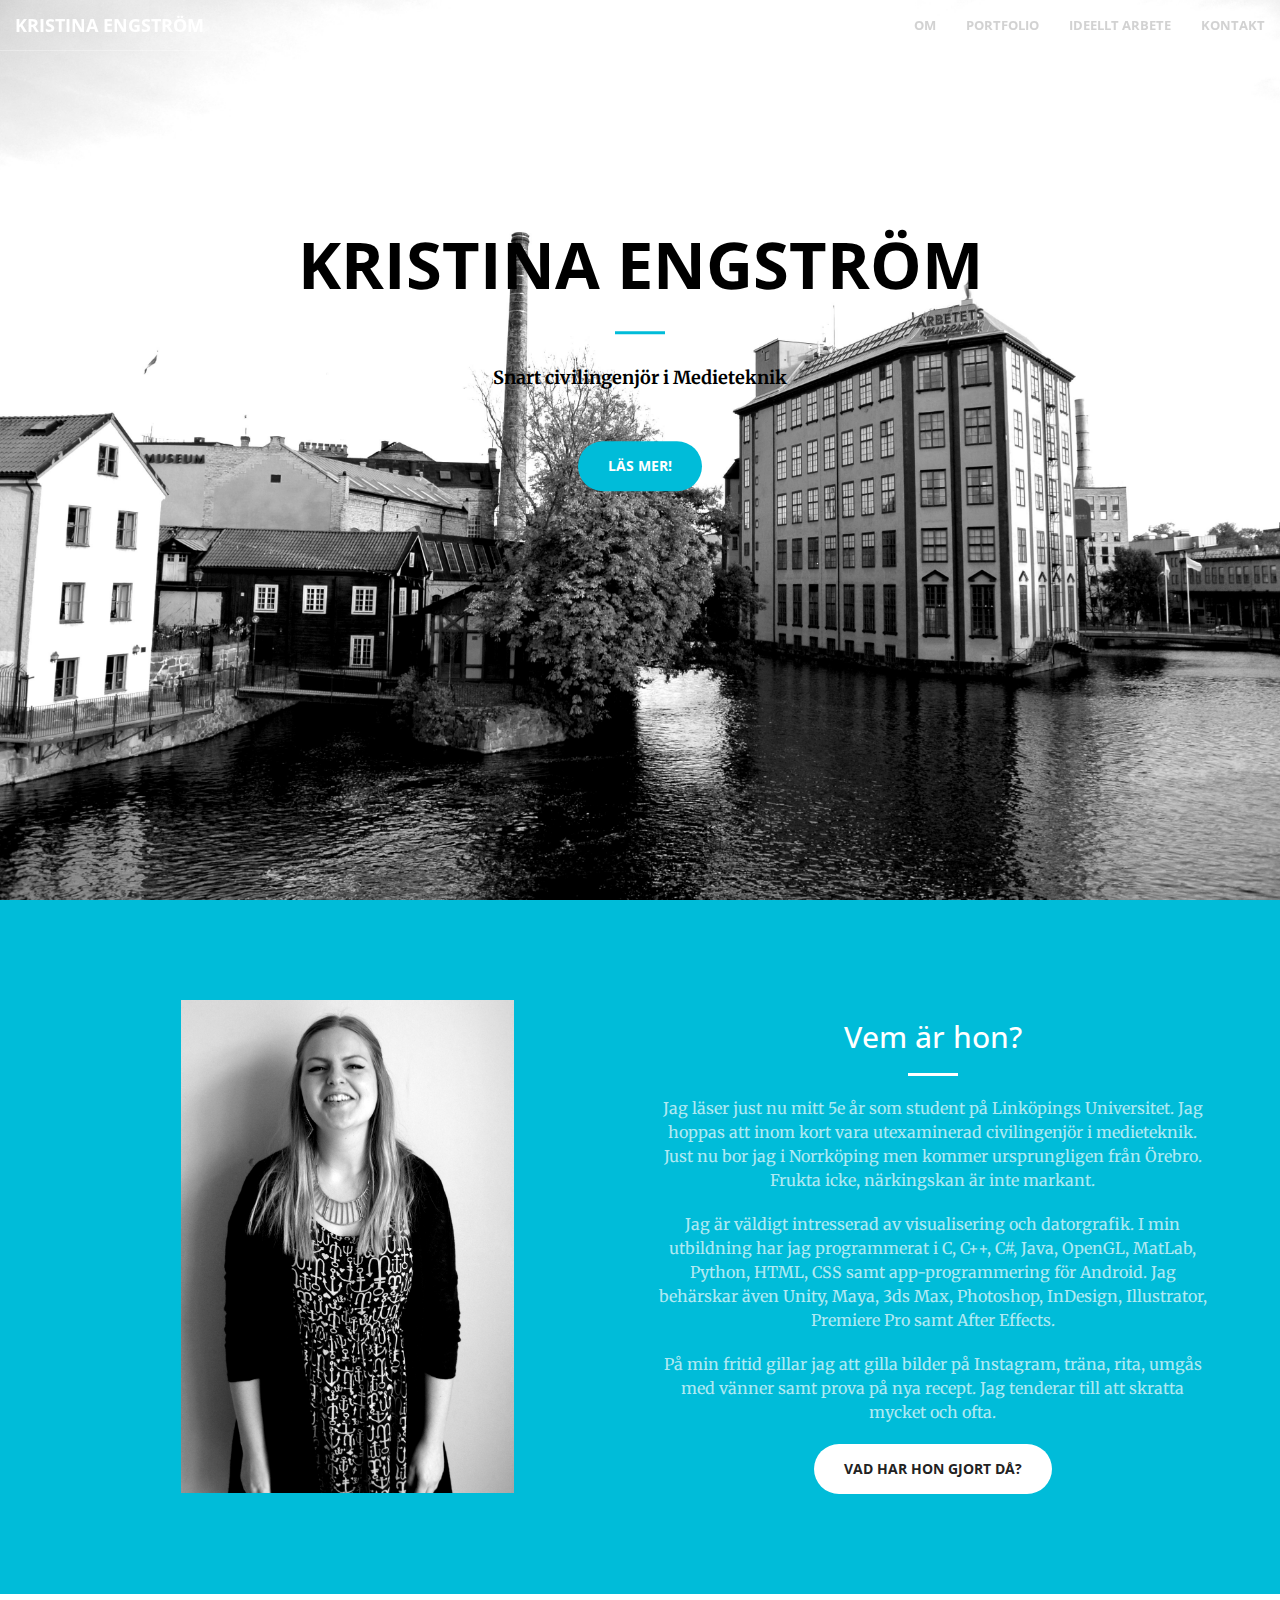
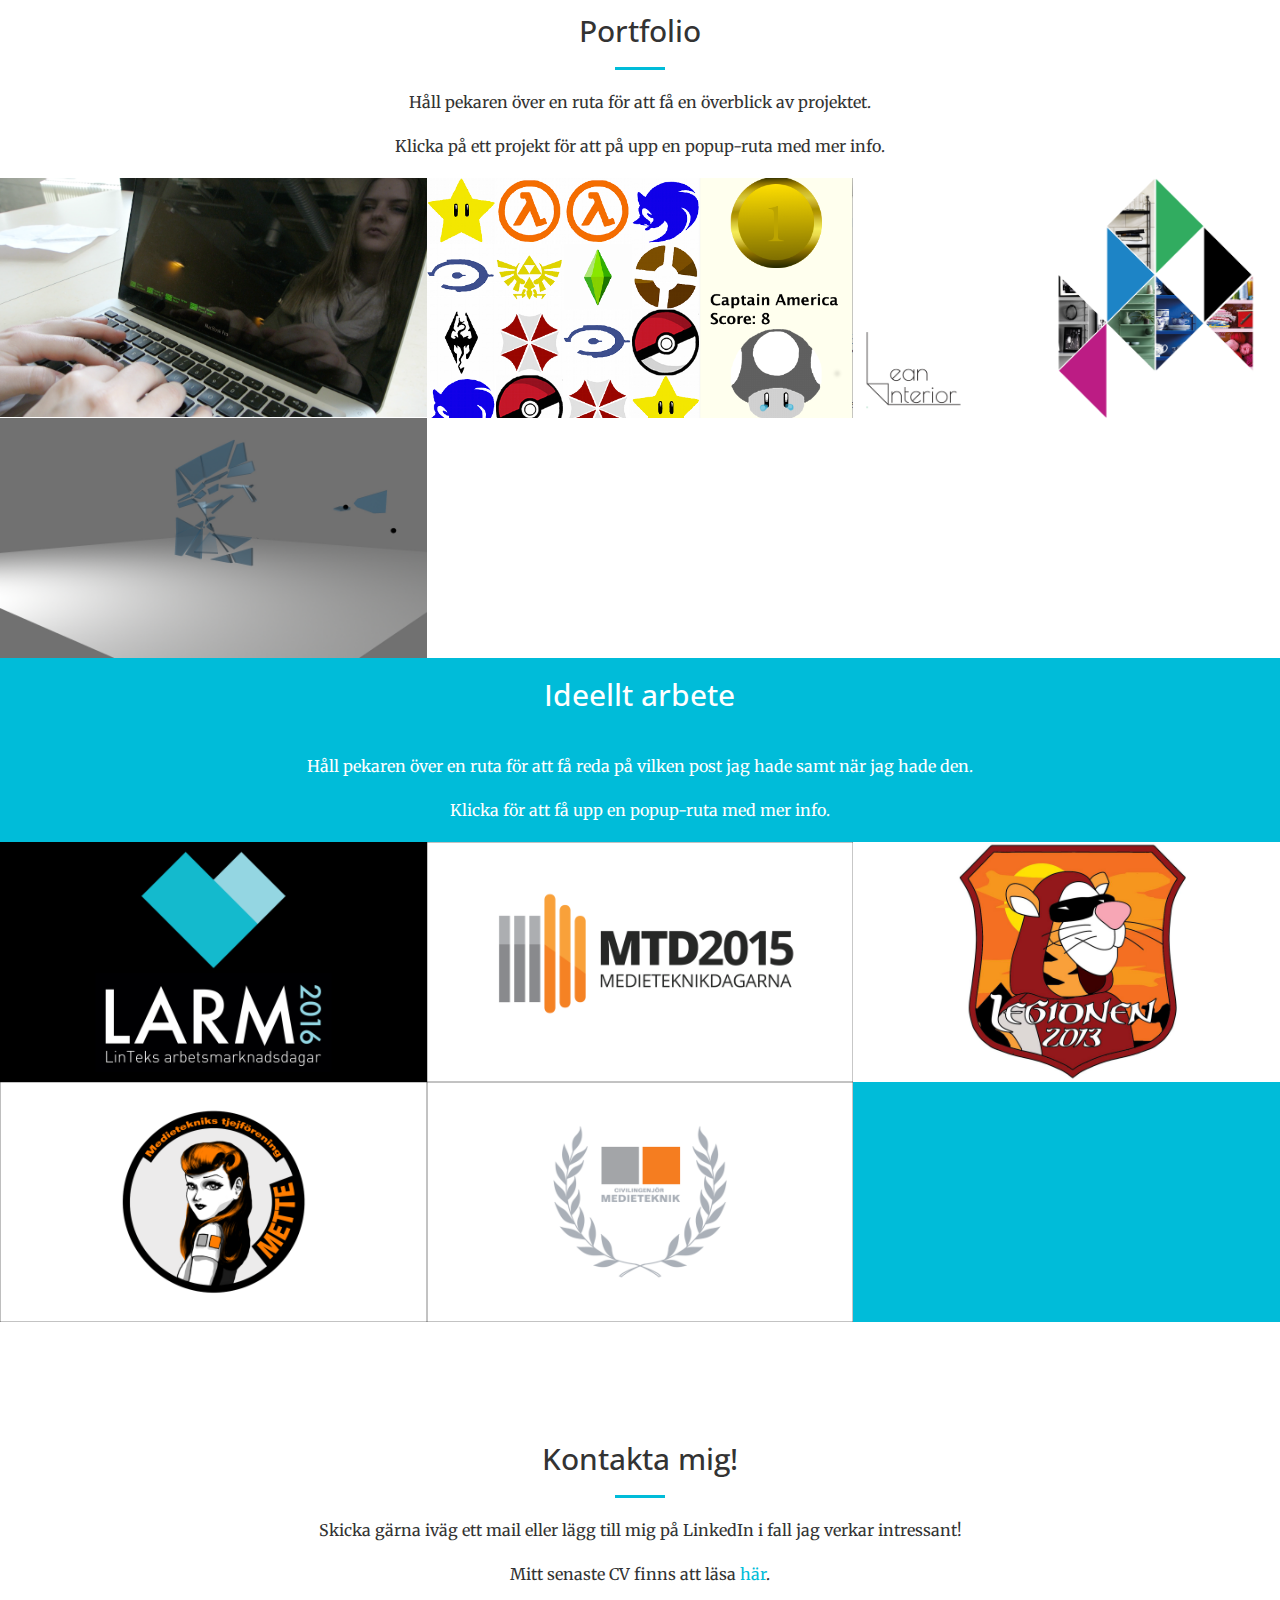
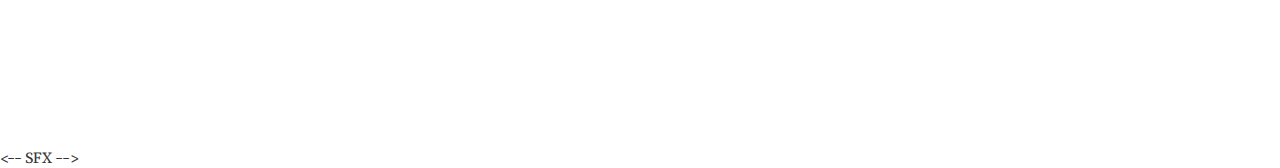
==== index.html @ 161d98a4 "update" ====
<!DOCTYPE html>
<html lang="en">

<head>

    <meta charset="utf-8">
    <meta http-equiv="X-UA-Compatible" content="IE=edge">
    <meta name="viewport" content="width=device-width, initial-scale=1">
    <meta name="description" content="">
    <meta name="author" content="">

    <title>Kristina Engström</title>

    <!-- Bootstrap Core CSS -->
    <link rel="stylesheet" href="css/bootstrap.min.css" type="text/css">

    <!-- Custom Fonts -->
    <link href='http://fonts.googleapis.com/css?family=Open+Sans:300italic,400italic,600italic,700italic,800italic,400,300,600,700,800' rel='stylesheet' type='text/css'>
    <link href='http://fonts.googleapis.com/css?family=Merriweather:400,300,300italic,400italic,700,700italic,900,900italic' rel='stylesheet' type='text/css'>
    <link rel="stylesheet" href="font-awesome/css/font-awesome.min.css" type="text/css">

    <!-- Plugin CSS -->
    <link rel="stylesheet" href="css/animate.min.css" type="text/css">

    <!-- Custom CSS -->
    <link rel="stylesheet" href="css/creative.css" type="text/css">

    <!-- HTML5 Shim and Respond.js IE8 support of HTML5 elements and media queries -->
    <!-- WARNING: Respond.js doesn't work if you view the page via file:// -->
    <!--[if lt IE 9]>
        <script src="https://oss.maxcdn.com/libs/html5shiv/3.7.0/html5shiv.js"></script>
        <script src="https://oss.maxcdn.com/libs/respond.js/1.4.2/respond.min.js"></script>
    <![endif]-->

</head>

<body id="page-top">

    <nav id="mainNav" class="navbar navbar-default navbar-fixed-top">
        <div class="container-fluid">
            <!-- Brand and toggle get grouped for better mobile display -->
            <div class="navbar-header">
                <button type="button" class="navbar-toggle collapsed" data-toggle="collapse" data-target="#bs-example-navbar-collapse-1">
                    <span class="sr-only">Toggle navigation</span>
                    <span class="icon-bar"></span>
                    <span class="icon-bar"></span>
                    <span class="icon-bar"></span>
                </button>
                <a class="navbar-brand page-scroll" href="#page-top">Kristina Engström</a>
            </div>

            <!-- Collect the nav links, forms, and other content for toggling -->
            <div class="collapse navbar-collapse" id="bs-example-navbar-collapse-1">
                <ul class="nav navbar-nav navbar-right">
                    <li>
                        <a class="page-scroll" href="#about">Om</a>
                    </li>
                    <li>
                        <a class="page-scroll" href="#portfolio">Portfolio</a>
                    </li>
                    <li>
                        <a class="page-scroll" href="#work">Ideellt arbete</a>
                    </li>
                    <li>
                        <a class="page-scroll" href="#contact">Kontakt</a>
                    </li>
                </ul>
            </div>
            <!-- /.navbar-collapse -->
        </div>
        <!-- /.container-fluid -->
    </nav>

    <header>
        <div class="header-content">
            <div class="header-content-inner">
                <h1>Kristina Engström</h1>
                <hr>
                <p>Snart civilingenjör i Medieteknik</p>
                <a href="#about" class="btn btn-primary btn-xl page-scroll">Läs mer!</a>
            </div>
        </div>
    </header>

    <section class="bg-primary" id="about">
        <div class="container">
            <div class="row">
                <div class="col-lg-12 text-center">
                    <div class="row">
                        <div class="col-lg-6">
                            <img src="img/Kristina_new.jpg" alt="" width="60%" height="60%">
                        </div>
                        <div class="col-lg-6">
                            <h2 class="section-heading">Vem är hon?</h2>
                            <hr class="light">
                            <p class="text-faded"> Jag läser just nu mitt 5e år som student på Linköpings Universitet. Jag hoppas att inom kort vara utexaminerad civilingenjör i medieteknik. Just nu bor jag i Norrköping men kommer ursprungligen från Örebro. Frukta icke, närkingskan är inte markant. <p>
                            <p class="text-faded">
                            Jag är väldigt intresserad av visualisering och datorgrafik. I min utbildning har jag programmerat i C, C++, C#, Java, OpenGL, MatLab, Python, HTML, CSS samt app-programmering för Android. Jag behärskar även Unity, Maya, 3ds Max, Photoshop, InDesign, Illustrator, Premiere Pro samt After Effects.<p>

                            <p class="text-faded">På min fritid gillar jag att gilla bilder på Instagram, träna, rita, umgås med vänner samt prova på nya recept. Jag tenderar till att skratta mycket och ofta.</p>
                            <a href="#portfolio" class="btn btn-default btn-xl page-scroll">Vad har hon gjort då?</a>
                        </div>
                    </div>
                </div>
            </div>
    </section>

    <section class="no-padding" id="portfolio">
         <div class="col-lg-8 col-lg-offset-2 text-center">
                    <h2 class="section-heading">Portfolio</h2>
                    <hr class="primary">
                    <p>Håll pekaren över en ruta för att få en överblick av projektet.</p>
                    <p>Klicka på ett projekt för att på upp en popup-ruta med mer info.</p>
        </div>
        <div class="container-fluid">
            <div class="row no-gutter">
                <!-- Teknisk projektledning -->
                <div class="col-lg-4 col-sm-6">
                       <a href="#" class="portfolio-box" data-toggle="modal" data-target="#videoCV">
                        <img src="img/proj/videocv/videoCV.png" class="img-responsive" alt="">
                        <div class="portfolio-box-caption">
                            <div class="portfolio-box-caption-content">
                                <div class="project-category text-faded">
                                    Teknisk projektledning för audiovisuell medieproduktion
                                </div>
                                <div class="project-name">
                                    <p> Detta är sista labben i ovan nämnd kurs. Uppgiften var att göra ett video-CV med maxlängd 30 sekunder.</p>
                                    <p> Adobe After Effects / Adobe Premiere Pro</p>
                                </div>
                            </div>
                        </div>
                   </a>
                </div>
                <!-- Koman -->
                <div class="col-lg-4 col-sm-6">
                    <a href="#" class="portfolio-box" data-toggle="modal" data-target="#memory">
                        <img src="img/proj/memory/memory.png" class="img-responsive" alt="">
                        <div class="portfolio-box-caption">
                            <div class="portfolio-box-caption-content">
                                <div class="project-category text-faded">
                                    Kommunikation och användargränssnitt
                                </div>
                                <div class="project-name">
                                    <p>Memoryspel kodat i Java. Två spelare. Man kan välja att spela med 6, 12 eller 24 kort. Den som får flest par vinner. Projektet gick ut på att göra ett genomtänkt och lätt navigerat gränssnitt.</p>
                                    <p> Java / GIMP </p>
                                </div>
                            </div>
                        </div>
                    </a>
                </div>
                <!-- GDK -->
                <div class="col-lg-4 col-sm-6">
                    <a href="#" class="portfolio-box" data-toggle="modal" data-target="#gdk">
                        <img src="img/proj/gdk/diamant_webb.png" class="img-responsive" alt="">
                        <div class="portfolio-box-caption">
                            <div class="portfolio-box-caption-content">
                                <div class="project-category text-faded">
                                    Grafisk design och kommunikation
                                </div>
                                <div class="project-name">
                                    <p>En introkurs i grafisk design och kommunikation. Projektet gick ut på att ta fram en företagsidentitet till ett fiktivt företag. Vi arbetade i en grupp på tre och tog fram en grafisk profil till Lean Interior. Vi gjorde även en analys av målgrupper och marknad. </p>
                                    <p>Adobe InDesign / Adobe Illustrator</p>
                                </div>
                            </div>
                        </div>
                    </a>
                </div>
                <!-- SFX -->
                <div class="col-lg-4 col-sm-6">
                    <a href="#" class="portfolio-box" data-toggle="modal" data-target="#sfx">
                        <img src="img/proj/sfx/sfx.jpg" class="img-responsive" alt="">
                        <div class="portfolio-box-caption">
                            <div class="portfolio-box-caption-content">
                                <div class="project-category text-faded">
                                    SFX - Tricks of the Trade
                                </div>
                                <div class="project-name">
                                    <p>Ett skript till Maya kodat i Python. Skriptet tar in ett objekt och delar sedan procedurellt upp dem i mindre objekt.</p>
                                    <p>Maya / Python</p>
                                </div>
                            </div>
                        </div>
                    </a>
                </div>
            </div>
        </div>
    </section>




     <section class="no-padding bg-primary" id="work">
         <div class="col-lg-8 col-lg-offset-2 text-center">
                    <h2 class="section-heading">Ideellt arbete</h2>
                    <hr class="primary">
                    <p>Håll pekaren över en ruta för att få reda på vilken post jag hade samt när jag hade den.</p>
                    <p>Klicka för att få upp en popup-ruta med mer info.</p>
        </div>
        <div class="container-fluid">
            <div class="row no-gutter">
                <div class="col-lg-4 col-sm-6">
                    <a href="#" class="portfolio-box" data-toggle="modal" data-target="#LARM">
                        <img src="img/work/LARM/LARM_mini.png" class="img-responsive" alt="">
                        <div class="portfolio-box-caption">
                            <div class="portfolio-box-caption-content">
                                <div class="project-category text-faded">
                                    Gruppansvarig kommunikation
                                </div>
                                <div class="project-name">
                                    <p>Juli 2015 - Juni 2016</p>
                                </div>
                            </div>
                        </div>
                    </a>
                </div>
                <div class="col-lg-4 col-sm-6">
                    <a href="#" class="portfolio-box" data-toggle="modal" data-target="#MTD">
                        <img src="img/work/MTD/MTD_mini.png" class="img-responsive" alt="">
                        <div class="portfolio-box-caption">
                            <div class="portfolio-box-caption-content">
                                <div class="project-category text-faded">
                                    Kassör
                                </div>
                                <div class="project-name">
                                    <p>Juli 2014 - Juni 2015</p>
                                </div>
                            </div>
                        </div>
                    </a>
                </div>
                <div class="col-lg-4 col-sm-6">
                    <a href="#" class="portfolio-box" data-toggle="modal" data-target="#legionen">
                        <img src="img/work/legionen/legionen.png" class="img-responsive" alt="">
                        <div class="portfolio-box-caption">
                            <div class="portfolio-box-caption-content">
                                <div class="project-category text-faded">
                                    Kassör
                                </div>
                                <div class="project-name">
                                    <p>Oktober 2012 - Oktober 2013</p>
                                </div>
                            </div>
                        </div>
                    </a>
                </div>
                <div class="col-lg-4 col-sm-6">
                    <a href="#" class="portfolio-box" data-toggle="modal" data-target="#mette">
                        <img src="img/work/mette/mette_mini.png" class="img-responsive" alt="">
                        <div class="portfolio-box-caption">
                            <div class="portfolio-box-caption-content">
                                <div class="project-category text-faded">
                                    Inköps- och materialansvarig
                                </div>
                                <div class="project-name">
                                    <p>Juli 2012 - Juli 2013</p>
                                </div>
                            </div>
                        </div>
                    </a>
                </div>
                 <div class="col-lg-4 col-sm-6">
                    <a href="#" class="portfolio-box" data-toggle="modal" data-target="#valberedning">
                        <img src="img/work/MT.png" class="img-responsive" alt="">
                        <div class="portfolio-box-caption">
                            <div class="portfolio-box-caption-content">
                                <div class="project-category text-faded">
                                    Medietekniks valberedning
                                </div>
                                <div class="project-name">
                                    <p>November 2011 - April 2012</p>
                                </div>
                            </div>
                        </div>
                    </a>
                </div>
        </div>
    </section>

    <section id="contact">
        <div class="container">
            <div class="row">
                <div class="col-lg-8 col-lg-offset-2 text-center">
                    <h2 class="section-heading">Kontakta mig!</h2>
                    <hr class="primary">
                    <p>Skicka gärna iväg ett mail eller lägg till mig på LinkedIn i fall jag verkar intressant!</p>
                    <p>Mitt senaste CV finns att läsa <a href="cv/CV_Kristina_Engstrom.pdf" target="_blank">här</a>.</p>
                </div>
                <!-- Telefonnummer -->
                <!--<div class="col-lg-4 col-lg-offset-2 text-center">
                    <i class="fa fa-phone fa-3x wow bounceIn"></i>
                    <p>0708 71 65 69</p>
                </div>-->
                <div class="col-lg-8 col-lg-offset-2 text-center">
                    <!-- Mail -->
                    <a href="mailto:engstrom.kristinaa@gmail.com" target="_blank">
                        <i class="fa fa-envelope-o fa-3x wow bounceIn" data-wow-delay=".1s"></i>
                    </a>
                    <!-- LinkedIn -->
                    <a href="https://www.linkedin.com/in/kristinaaengstrom" target="_blank">
                        <i class="fa fa-linkedin-square fa-3x wow bounceIn" data-wow-delay=".1s"></i>
                    </a>
                    <!-- Github -->
                    <a href="https://github.com/Grodaaa" target="_blank">
                        <i class="fa fa-github-square fa-3x wow bounceIn" data-wow-delay=".1s"></i>
                    </a>
                    <!-- Instagram -->
                    <a href="https://www.instagram.com/grodaaa/" target="_blank">
                        <i class="fa fa-instagram fa-3x wow bounceIn" data-wow-delay=".1s"></i>
                    </a>
                    <!-- Twitter -->
                    <a href="https://twitter.com/grodaaa">
                        <i class="fa fa-twitter-square fa-3x wow bounceIn" data-wow-delay=".1s"></i>
                    </a>
                </div>
            </div>
        </div>
    </section>

<!-- Film-CV -->
<div class="modal fade" id="videoCV" tabindex="-1" role="dialog" aria-labelledby="myModalLabel">
  <div class="modal-dialog" >
    <div class="modal-content">
      <div class="modal-body">
         <button type="button" class="close" data-dismiss="modal" aria-label="Close"><span aria-hidden="true">
            &times;</span></button>
            <div class="row">
                <div class="col-lg-12 text-center">
                    <div class="row">
                        <h2 class="section-heading">Teknisk projektledning för audiovisuell medieproduktion</h2>
                         <iframe width="853" height="480" src="https://www.youtube.com/embed/2m5gddnJG7w?rel=0" frameborder="0" allowfullscreen></iframe>
                    </div>
                </div>
            </div>
      </div>
    </div>
  </div>
</div>

<!-- Memory -->
<div class="modal fade" id="memory" tabindex="-1" role="dialog" aria-labelledby="myModalLabel">
  <div class="modal-dialog" >
    <div class="modal-content">
      <div class="modal-body">
         <button type="button" class="close" data-dismiss="modal" aria-label="Close"><span aria-hidden="true">
            &times;</span></button>
             <div class="row">
                <div class="col-lg-12 text-center">
                    <div class="row">

                        <h2 class="section-heading">Kommunikation och användargränssnitt</h2>
                         <iframe width="853" height="480" src="https://www.youtube.com/embed/lOE1HPx5w9Y?rel=0" frameborder="0" allowfullscreen></iframe>
                         <p>Källkoden finns på <a href="https://github.com/Grodaaa/TNM040-memorygame" target="_blank">GitHub</a></p>
                    </div>
                </div>
            </div>
      </div>
    </div>
  </div>
</div>

<!-- GDK -->
<div class="modal fade" id="gdk" tabindex="-1" role="dialog" aria-labelledby="myModalLabel">
  <div class="modal-dialog" >
    <div class="modal-content">
      <div class="modal-body">
         <button type="button" class="close" data-dismiss="modal" aria-label="Close"><span aria-hidden="true">
            &times;</span></button>
             <div class="row">
                    <div class="col-lg-12 text-center">
                        <div class="row">
                            <div class="col-lg-6">
                                <img src="img/proj/gdk/diamant_pop.png" alt="" width="70%" height="70%">
                            </div>
                            <div class="col-lg-6">
                                <h2 class="section-heading">Lean Interior</h2>
                                <p> Projektet kretsar kring det fiktiva företaget Lean Interior. Lean Interior är ett nytt företag som startat en inredningsfirma i Sverige som efter långt övervägande tagit
                                fram ett nytt hyllkoncept, där användaren kan bygga och designa sitt eget förvaringssystem och designa sin egen fondvägg utifrån grundtanken att inga spår ska göras på väggen. </p>

                                <p> Vi tog fram en grafiskprofil som ska attrahera målgruppen. För att förstå vilken målgrupp som Lean Interior främst riktar sig till gjorde vi en målgruppsanalys samt en analys av marknaden. </p>

                                <p> Slutresultatet framställs i <a href="img/proj/gdk/LeanInterior-Styleguide.pdf" target="_blank">styleguiden</a>. För en mer djupgående beskrivning av projektet så hänvisar jag till <a href="reports/tnm069_gdk.pdf" target="_blank">rapporten</a>. </p>
                            </div>
                        </div>
                    </div>
                </div>
      </div>
    </div>
  </div>
</div>

<-- SFX -->
<div class="modal fade" id="sfx" tabindex="-1" role="dialog" aria-labelledby="myModalLabel">
  <div class="modal-dialog" >
    <div class="modal-content">
      <div class="modal-body">
         <button type="button" class="close" data-dismiss="modal" aria-label="Close"><span aria-hidden="true">
            &times;</span></button>
         <div class="row">
                <div class="col-lg-12 text-center">
                    <div class="row">
                        <h2 class="section-heading">Fracturing</h2>
                        <iframe width="853" height="480" src="https://www.youtube.com/embed/iqZgLaYIVHA?rel=0" frameborder="0" allowfullscreen></iframe>
                        <p>Skriptet tar in en mesh som sedan delas upp i submeshes. Uppdelningen sker procedurellt.<p>
                        <p>För mer information om projektet finns rapporten att läsa <a href="reports/TNCG13_project_report.pdf" target="_blank">här</a>.</p>
                    </div>
                </div>
            </div>
      </div>
    </div>
  </div>
</div>




<!-- LARM -->
<div class="modal fade" id="LARM" tabindex="-1" role="dialog" aria-labelledby="myModalLabel">
  <div class="modal-dialog" >
    <div class="modal-content">
      <div class="modal-body">
         <button type="button" class="close" data-dismiss="modal" aria-label="Close"><span aria-hidden="true">
            &times;</span></button>
             <div class="row">
                    <div class="col-lg-12 text-center">
                        <div class="row">
                            <div class="col-lg-6">
                                <img src="img/work/LARM/kristina_e.png" alt="" width="80%" height="80%">
                            </div>
                            <div class="col-lg-6">
                                
                                <h2 class="section-heading">Gruppansvarig kommunikation</h2>
                                    <p>LARM är Linköpings Teknologkårs arbetsmarknadsdagar för teknologer, naturvetare och forskarstudenter vid Tekniska Högskolan vid Linköpings Universitet. Mässan anordnas av LinTek, Linköpings Teknologers Studentkår.</p>

                                    <p>Som gruppansvarig för kommunikation har jag ansvar för kommittéposterna IT, Art Director, Marknadsföring samt Bankett & Kickoff. 
                                    Som gruppansvarig är jag även med i LARMs styrgrupp tillsammans med projektledaren, gruppansvarig för mässa och gruppansvarig för näringsliv. </p>
                            </div>
                        </div>
                    </div>
                </div>
      </div>
    </div>
  </div>
</div>
<!-- MTD -->
<div class="modal fade" id="MTD" tabindex="-1" role="dialog" aria-labelledby="myModalLabel">
  <div class="modal-dialog" >
    <div class="modal-content">
      <div class="modal-body">
         <button type="button" class="close" data-dismiss="modal" aria-label="Close"><span aria-hidden="true">
            &times;</span></button>
             <div class="row">
                    <div class="col-lg-12 text-center">
                        <div class="row">
                            <div class="col-lg-6">
                                <img src="img/work/MTD/kristina.jpg" alt="" width="70%" height="70%">
                            </div>
                            <div class="col-lg-6">
                                
                                <h2 class="section-heading">Kassör</h2>
                                   <p>Medieteknikdagarna, MTD, är en två dagars mässa där studenter får träffa företag inom branschen samt gå på intressanta föreläsningar. Läs mer på <a href="http://www.medieteknikdagarna.se/" target="_blank">medieteknikdagarna.se</a></p>

                                   <p>Som kassör hade jag ansvar för MTDs ekonomi. MTD är Campus Norrköpings största studentdrivna engagemang.</p>
                            </div>
                        </div>
                    </div>
                </div>
      </div>
    </div>
  </div>
</div>
<!-- Legionen -->
<div class="modal fade" id="legionen" tabindex="-1" role="dialog" aria-labelledby="myModalLabel">
  <div class="modal-dialog" >
    <div class="modal-content">
      <div class="modal-body">
         <button type="button" class="close" data-dismiss="modal" aria-label="Close"><span aria-hidden="true">
            &times;</span></button>
             <div class="row">
                    <div class="col-lg-12 text-center">
                        <div class="row">
                            <div class="col-lg-6">
                                <img src="img/work/legionen/lara_2.jpg" alt="" width="70%" height="70%">
                            </div>
                            <div class="col-lg-6">
                                
                                <h2 class="section-heading">Kassör</h2>
                                   <p>Legionen är mottagningskommittén för civilingenjör i medieteknik, den utbildning jag går på, samt Grafisk Design och Kommunikation. </p>

                                   <p> Mottagningen, även kallat Nolle-P, är till för nya studenter som skall studera på Linköpings universitet. Målet med Nolle-P är att alla skall känna sig välkomna och att alla skall få en introduktion i det akademiska som såväl det studiesociala livet. </p>

                                    <p>Som kassör hade jag ansvar för Legionens ekonomi samt samarbetade med kassörerna för de fyra andra mottagningskommittéerna i Campus Norrköping.</p>
                            </div>
                        </div>
                    </div>
                </div>
      </div>
    </div>
  </div>
</div>
<!-- Mette -->
<div class="modal fade" id="mette" tabindex="-1" role="dialog" aria-labelledby="myModalLabel">
  <div class="modal-dialog" >
    <div class="modal-content">
      <div class="modal-body">
         <button type="button" class="close" data-dismiss="modal" aria-label="Close"><span aria-hidden="true">
            &times;</span></button>
             <div class="row">
                    <div class="col-lg-12 text-center">
                        <div class="row">
                            <div class="col-lg-6">
                                <img src="img/work/mette/mette_grupp.jpg" alt="" width="100%" height="100%">
                            </div>
                            <div class="col-lg-6">
                                
                                <h2 class="section-heading">Inköps- och materialansvarig</h2>
                                <p>Mette är en förening för alla tjejer som studerar Medieteknik på Campus Norrköping. Målet med föreningen är att främja gemenskapen mellan alla tjejer på MT-programmet.</p>

                                <p>Som material- och inköpsansvarig hade jag ansvar över Mettes förråd. Jag hjälpte även till mycket med Mettes PR på sociala medier.</p> 
                            </div>
                        </div>
                    </div>
                </div>
      </div>
    </div>
  </div>
</div>
<!-- Valberedning -->
<div class="modal fade" id="valberedning" tabindex="-1" role="dialog" aria-labelledby="myModalLabel">
  <div class="modal-dialog" >
    <div class="modal-content">
      <div class="modal-body">
         <button type="button" class="close" data-dismiss="modal" aria-label="Close"><span aria-hidden="true">
            &times;</span></button>
             <div class="row">
                    <div class="col-lg-12 text-center">
                         <div class="row">
                            <div class="col-lg-6">
                                <img src="img/work/MT_mini.png" alt="" width="80%" height="80%">
                            </div>
                            <div class="col-lg-6">
                                
                                <h2 class="section-heading">Medietekniks valberedning 2011</h2>
                                <p>Jag satt med i valberedningen för Medietekniksektionen 2011</p>
                                <p>Valberedningens mål är att hitta kandidater till Medietekniksektionens styrelse samt projektledare och kassör till Medieteknikdagarna.</p>
                            </div>
                        </div>
                    </div>
                </div>
            </div>
        </div>
      </div>
    </div>
  </div>
</div>
    <!-- jQuery -->
    <script src="js/jquery.js"></script>

    <!-- Bootstrap Core JavaScript -->
    <script src="js/bootstrap.min.js"></script>

    <!-- Plugin JavaScript -->
    <script src="js/jquery.easing.min.js"></script>
    <script src="js/jquery.fittext.js"></script>
    <script src="js/wow.min.js"></script>

    <!-- Custom Theme JavaScript -->
    <script src="js/creative.js"></script>

</body>

</html>
---- css/creative.css ----
/*!
 * Start Bootstrap - Creative Bootstrap Theme (http://startbootstrap.com)
 * Code licensed under the Apache License v2.0.
 * For details, see http://www.apache.org/licenses/LICENSE-2.0.
 */

html,
body {
    width: 100%;
    height: 100%;
}

body {
    font-family: Merriweather,'Helvetica Neue',Arial,sans-serif;
}

hr {
    max-width: 50px;
    border-color: rgb(0,188,217);
    border-width: 3px;
}

hr.light {
    border-color: #fff;
}

a {
    color: rgb(0,188,217);
    -webkit-transition: all .35s;
    -moz-transition: all .35s;
    transition: all .35s;
}

a:hover,
a:focus {
   /* color: /*#eb3812;*/
   color: rgb(0,161,186);
}

h1,
h2,
h3,
h4,
h5,
h6 {
    font-family: 'Open Sans','Helvetica Neue',Arial,sans-serif;
}

p {
    margin-bottom: 20px;
    font-size: 16px;
    line-height: 1.5;
}

.bg-primary {
    background-color: rgb(0,188,217);
    /*background-color: #f05f40;*/
}

.bg-dark {
    color: #fff;
    background-color: #222;
}

.text-faded {
    color: rgba(255,255,255,.7);
}

section {
    padding: 100px 0;
}

aside {
    padding: 50px 0;
}

.no-padding {
    padding: 0;
}
.litle-padding {
    padding: 0;
}

.navbar-default {
    border-color: rgba(34,34,34,.05);
    font-family: 'Open Sans','Helvetica Neue',Arial,sans-serif;
    background-color: #fff;
    -webkit-transition: all .35s;
    -moz-transition: all .35s;
    transition: all .35s;
}

.navbar-default .navbar-header .navbar-brand {
    text-transform: uppercase;
    font-family: 'Open Sans','Helvetica Neue',Arial,sans-serif;
    font-weight: 700;
    color: rgb(0,188,217);
}

.navbar-default .navbar-header .navbar-brand:hover,
.navbar-default .navbar-header .navbar-brand:focus {
    color: rgb(0,161,186);
}

.navbar-default .nav > li>a,
.navbar-default .nav>li>a:focus {
    text-transform: uppercase;
    font-size: 13px;
    font-weight: 700;
    color: #222;
}

.navbar-default .nav > li>a:hover,
.navbar-default .nav>li>a:focus:hover {
    color: rgb(0,188,217);
}

.navbar-default .nav > li.active>a,
.navbar-default .nav>li.active>a:focus {
    color: rgb(0,188,217)!important;
    background-color: transparent;
}

.navbar-default .nav > li.active>a:hover,
.navbar-default .nav>li.active>a:focus:hover {
    background-color: transparent;
}

@media(min-width:768px) {
    .navbar-default {
        border-color: rgba(255,255,255,.3);
        background-color: transparent;
    }

    .navbar-default .navbar-header .navbar-brand {
        color: rgba(255,255,255,.7);
    }

    .navbar-default .navbar-header .navbar-brand:hover,
    .navbar-default .navbar-header .navbar-brand:focus {
        color: #fff;
    }

    .navbar-default .nav > li>a,
    .navbar-default .nav>li>a:focus {
        color: rgba(191,191,191,.7); /*Höst upp i högra hörnet*/
    }

    .navbar-default .nav > li>a:hover,
    .navbar-default .nav>li>a:focus:hover {
        color: #fff;
    }

    .navbar-default.affix {
        border-color: rgba(34,34,34,.05);
        background-color: #fff;
    }

    .navbar-default.affix .navbar-header .navbar-brand {
        font-size: 14px;
        color: #4C4C4C;
    }

    .navbar-default.affix .navbar-header .navbar-brand:hover,
    .navbar-default.affix .navbar-header .navbar-brand:focus {
        color: rgb(0,161,186);
    }

    .navbar-default.affix .nav > li>a,
    .navbar-default.affix .nav>li>a:focus {
        color: #4C4C4C;
    }

    .navbar-default.affix .nav > li>a:hover,
    .navbar-default.affix .nav>li>a:focus:hover {
        color: rgb(0,188,217);
    }
}

header {
    position: relative;
    width: 100%;
    min-height: auto;
    text-align: center;
    color: #000;
    background-image: url(../img/norrkblk.jpeg);
    background-position: center;
    -webkit-background-size: cover;
    -moz-background-size: cover;
    background-size: cover;
    -o-background-size: cover;
}

header .header-content {
    position: relative;
    width: 100%;
    padding: 100px 15px;
    text-align: center;
}

header .header-content .header-content-inner h1 {
    margin-top: 0;
    margin-bottom: 0;
    text-transform: uppercase;
    font-weight: 700;
}

header .header-content .header-content-inner hr {
    margin: 30px auto;
}

header .header-content .header-content-inner p {
    margin-bottom: 50px;
    font-size: 20px;
    font-weight: 350;
    font-weight: bold;
    color: black; /*rgb(186, 186, 186) rgb(0,188,217) Header paragraph */
}

@media(min-width:768px) {
    header {
        min-height: 100%;
    }

    header .header-content {
        position: absolute;
        top: 40%;
        padding: 0 50px;
        transform: translateY(-50%);
    }

    header .header-content .header-content-inner {
        margin-right: auto;
        margin-left: auto;
        max-width: 1000px;
    }

    header .header-content .header-content-inner p {
        margin-right: auto;
        margin-left: auto;
        max-width: 80%;
        font-size: 18px;
    }
}

.section-heading {
    margin-top: 10;
}

.service-box {
    margin: 50px auto 0;
    max-width: 400px;
}

@media(min-width:992px) {
    .service-box {
        margin: 20px auto 0;
    }
}

.service-box p {
    margin-bottom: 0;
}

.portfolio-box {
    display: block;
    position: relative;
    margin: 0 auto;
    max-width: 650px;
}

.portfolio-box .portfolio-box-caption {
    display: block;
    position: absolute;
    bottom: 0;
    width: 100%;
    height: 100%;
    text-align: center;
    color: #fff;
    opacity: 0;
    background: rgba(0,188,217,.5);
    -webkit-transition: all .35s;
    -moz-transition: all .35s;
    transition: all .35s;
}

.portfolio-box .portfolio-box-caption .portfolio-box-caption-content {
    position: absolute;
    top: 50%;
    width: 100%;
    text-align: center;
    transform: translateY(-50%);
}

.portfolio-box .portfolio-box-caption .portfolio-box-caption-content .project-category,
.portfolio-box .portfolio-box-caption .portfolio-box-caption-content .project-name {
    padding: 0 15px;
    font-family: 'Open Sans','Helvetica Neue',Arial,sans-serif;
}

.portfolio-box .portfolio-box-caption .portfolio-box-caption-content .project-category {
    text-transform: uppercase;
    font-size: 14px;
    font-weight: 600;
}

.portfolio-box .portfolio-box-caption .portfolio-box-caption-content .project-name {
    font-size: 18px;
}

.portfolio-box:hover .portfolio-box-caption {
    opacity: 1;
}

@media(min-width:768px) {
    .portfolio-box .portfolio-box-caption .portfolio-box-caption-content .project-category {
        font-size: 16px;
    }

    .portfolio-box .portfolio-box-caption .portfolio-box-caption-content .project-name {
        font-size: 22px;
    }
    .modal-dialog  {
        width:70%;
    }

}
}

.call-to-action h2 {
    margin: 0 auto 20px;
}

.text-primary {
    color: rgb(0,188,217);
}

.no-gutter > [class*=col-] {
    padding-right: 0;
    padding-left: 0;
}

.btn-default {
    border-color: #fff;
    color: #222;
    background-color: #fff;
    -webkit-transition: all .35s;
    -moz-transition: all .35s;
    transition: all .35s;
}

.btn-default:hover,
.btn-default:focus,
.btn-default.focus,
.btn-default:active,
.btn-default.active,
.open > .dropdown-toggle.btn-default {
    border-color: #ededed;
    color: #222;
    background-color: #f2f2f2;
}

.btn-default:active,
.btn-default.active,
.open > .dropdown-toggle.btn-default {
    background-image: none;
}

.btn-default.disabled,
.btn-default[disabled],
fieldset[disabled] .btn-default,
.btn-default.disabled:hover,
.btn-default[disabled]:hover,
fieldset[disabled] .btn-default:hover,
.btn-default.disabled:focus,
.btn-default[disabled]:focus,
fieldset[disabled] .btn-default:focus,
.btn-default.disabled.focus,
.btn-default[disabled].focus,
fieldset[disabled] .btn-default.focus,
.btn-default.disabled:active,
.btn-default[disabled]:active,
fieldset[disabled] .btn-default:active,
.btn-default.disabled.active,
.btn-default[disabled].active,
fieldset[disabled] .btn-default.active {
    border-color: #fff;
    background-color: #fff;
}

.btn-default .badge {
    color: #fff;
    background-color: #222;
}

.btn-primary {
    border-color: red;
    color: #fff;
    background-color: rgb(0,188,217);
    -webkit-transition: all .35s;
    -moz-transition: all .35s;
    transition: all .35s;
}

.btn-primary:hover,
.btn-primary:focus,
.btn-primary.focus,
.btn-primary:active,
.btn-primary.active,
.open > .dropdown-toggle.btn-primary {
    border-color: #ed431f;
    color: #fff;
    background-color: rgb(0,161,186);
}

.btn-primary:active,
.btn-primary.active,
.open > .dropdown-toggle.btn-primary {
    background-image: none;
}

.btn-primary.disabled,
.btn-primary[disabled],
fieldset[disabled] .btn-primary,
.btn-primary.disabled:hover,
.btn-primary[disabled]:hover,
fieldset[disabled] .btn-primary:hover,
.btn-primary.disabled:focus,
.btn-primary[disabled]:focus,
fieldset[disabled] .btn-primary:focus,
.btn-primary.disabled.focus,
.btn-primary[disabled].focus,
fieldset[disabled] .btn-primary.focus,
.btn-primary.disabled:active,
.btn-primary[disabled]:active,
fieldset[disabled] .btn-primary:active,
.btn-primary.disabled.active,
.btn-primary[disabled].active,
fieldset[disabled] .btn-primary.active {
    border-color: rgb(0,188,217);
    background-color: rgb(0,188,217);
}

.btn-primary .badge {
    color: rgb(0,188,217);
    background-color: #fff;
}

.btn {
    border: 0;
    border-radius: 300px;
    text-transform: uppercase;
    font-family: 'Open Sans','Helvetica Neue',Arial,sans-serif;
    font-weight: 700;
}

.btn-xl {
    padding: 15px 30px;
}

::-moz-selection {
    text-shadow: none;
    color: #fff;
    background: #222;
}

::selection {
    text-shadow: none;
    color: #fff;
    background: #222;
}

img::selection {
    color: #fff;
    background: 0 0;
}

img::-moz-selection {
    color: #fff;
    background: 0 0;
}

body {
    webkit-tap-highlight-color: #222;
}
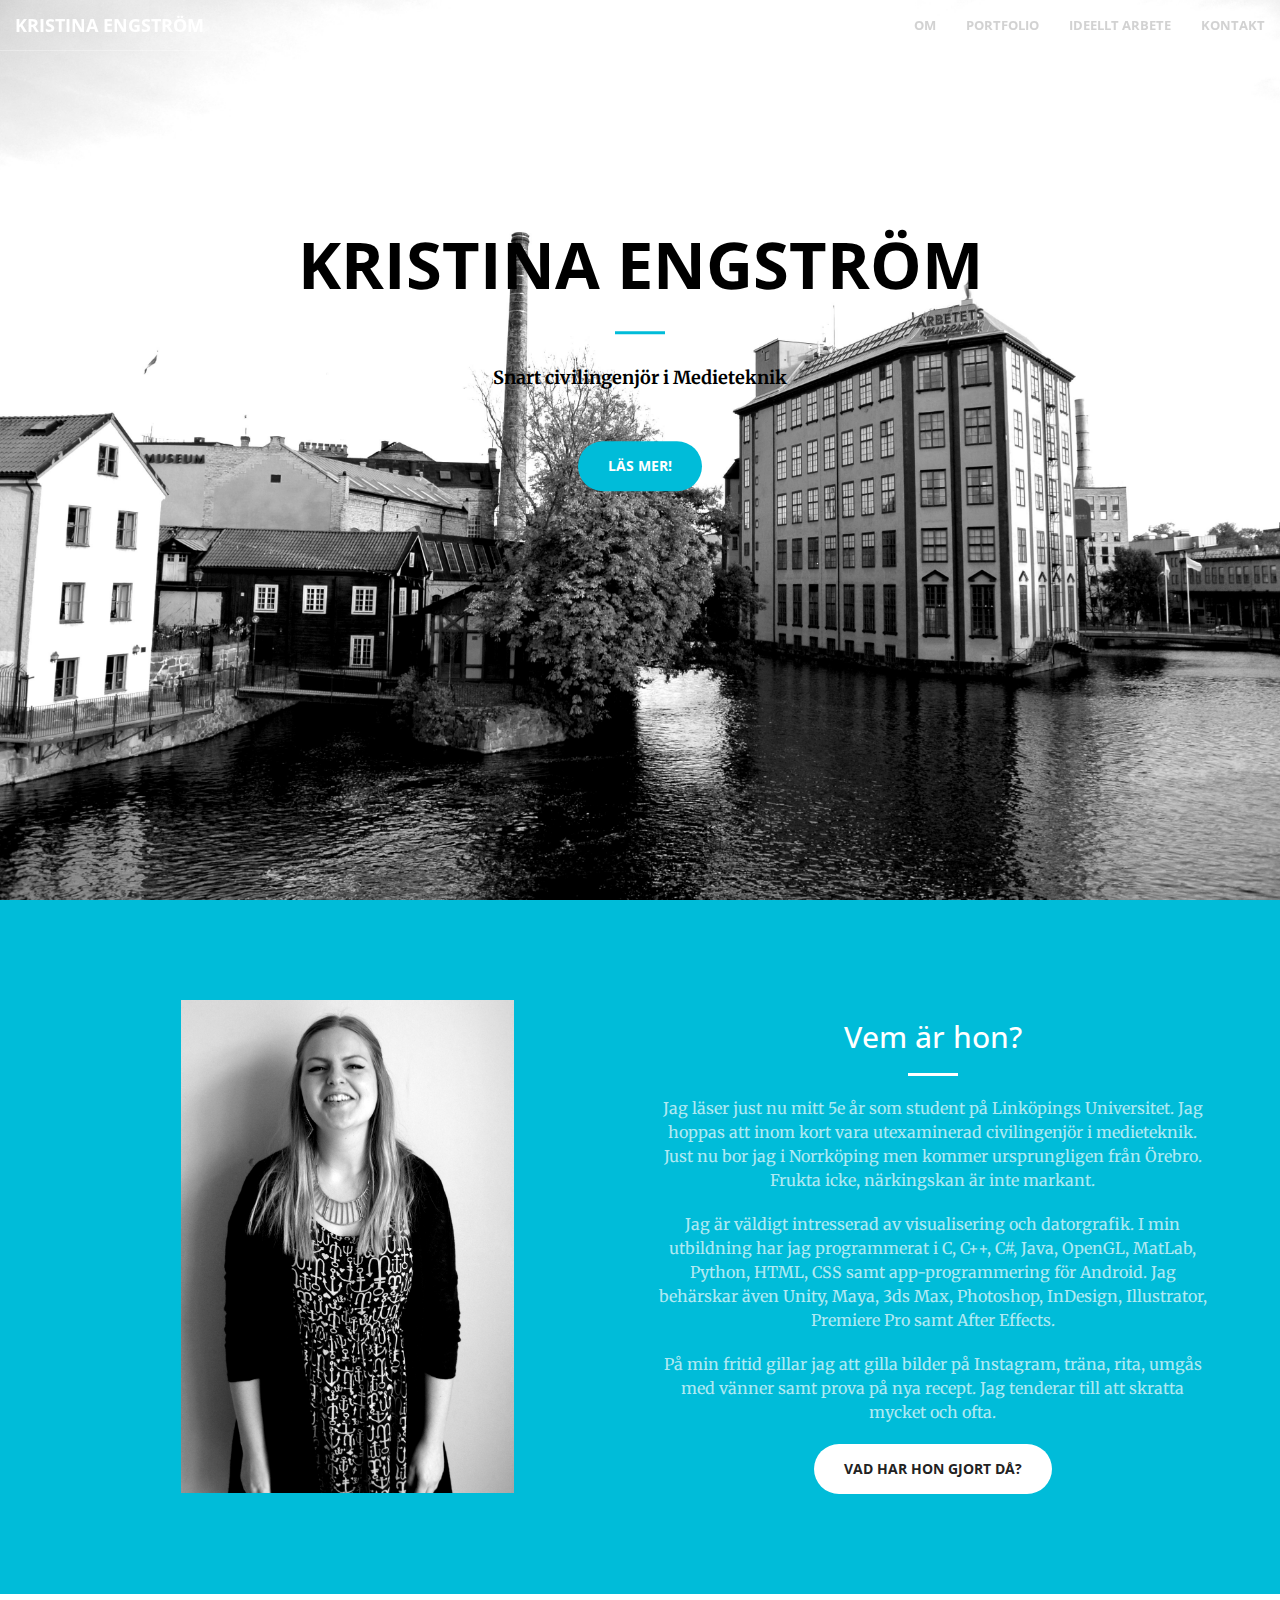
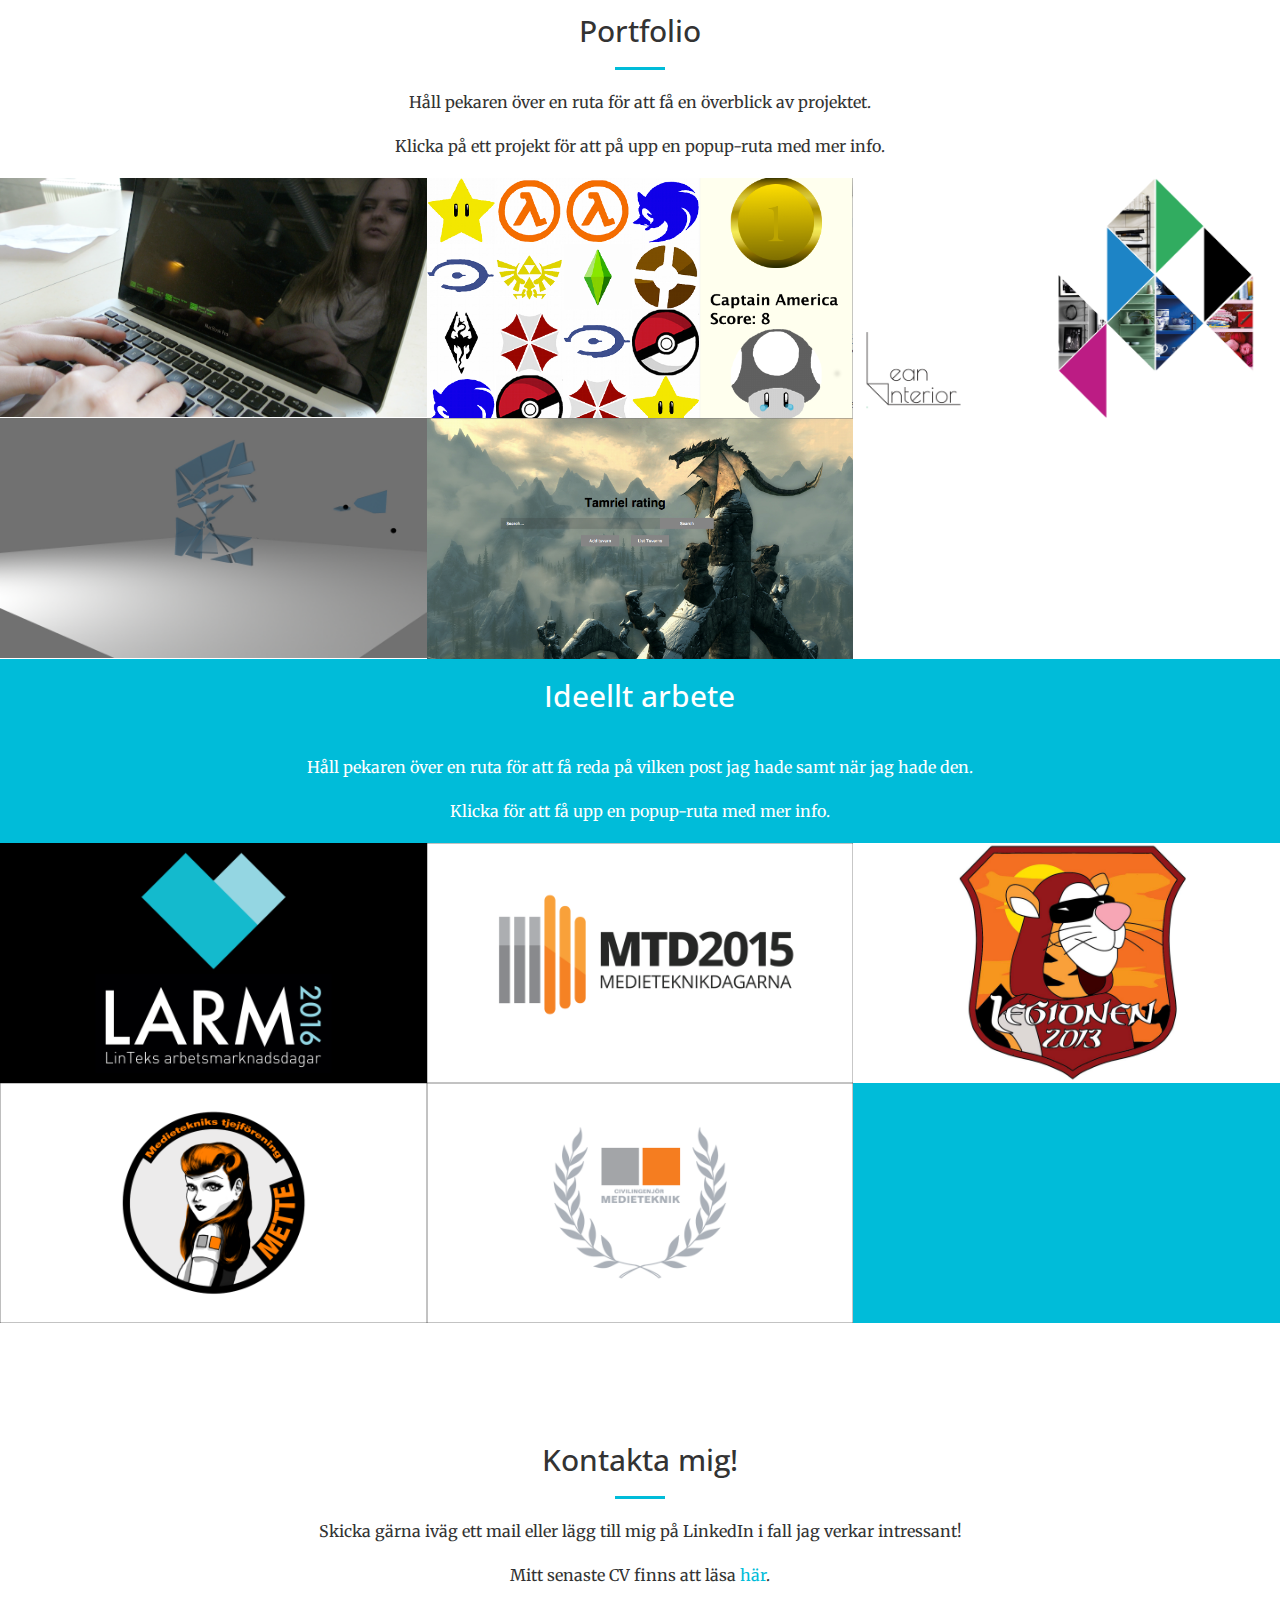
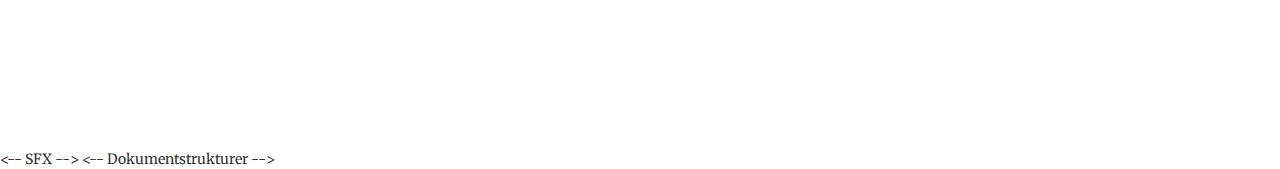
==== commit 2183446e: "Tamriel rating" ====
--- a/index.html
+++ b/index.html
@@ -182,6 +182,23 @@
                         </div>
                     </a>
                 </div>
+                <!-- dokumentstrukturer -->
+                <div class="col-lg-4 col-sm-6">
+                    <a href="#" class="portfolio-box" data-toggle="modal" data-target="#tamriel">
+                        <img src="img/proj/tamrielrating/tamrielrating.png" class="img-responsive" alt="">
+                        <div class="portfolio-box-caption">
+                            <div class="portfolio-box-caption-content">
+                                <div class="project-category text-faded">
+                                    Dokumentstrukturer
+                                </div>
+                                <div class="project-name">
+                                    <p>En ratingsida där man kan betygsätta olika värdshus i det fiktiva landet Tamriel från spelserien Elder Scrolls.</p>
+                                    <p>SQL / XML / DTD / XSLT / CSS / HTML / PHP</p>
+                                </div>
+                            </div>
+                        </div>
+                    </a>
+                </div>
             </div>
         </div>
     </section>
@@ -398,10 +415,30 @@
          <div class="row">
                 <div class="col-lg-12 text-center">
                     <div class="row">
-                        <h2 class="section-heading">Fracturing</h2>
-                        <iframe width="853" height="480" src="https://www.youtube.com/embed/iqZgLaYIVHA?rel=0" frameborder="0" allowfullscreen></iframe>
+                        <h2 class="section-heading">Procedural Fracturing</h2>
+                        <iframe width="853" height="480" src="https://www.youtube.com/embed/f3xyh-piHyI?rel=0" frameborder="0" allowfullscreen></iframe>
                         <p>Skriptet tar in en mesh som sedan delas upp i submeshes. Uppdelningen sker procedurellt.<p>
                         <p>För mer information om projektet finns rapporten att läsa <a href="reports/TNCG13_project_report.pdf" target="_blank">här</a>.</p>
+                    </div>
+                </div>
+            </div>
+      </div>
+    </div>
+  </div>
+</div>
+
+<-- Dokumentstrukturer -->
+<div class="modal fade" id="tamriel" tabindex="-1" role="dialog" aria-labelledby="myModalLabel">
+  <div class="modal-dialog" >
+    <div class="modal-content">
+      <div class="modal-body">
+         <button type="button" class="close" data-dismiss="modal" aria-label="Close"><span aria-hidden="true">
+            &times;</span></button>
+         <div class="row">
+                <div class="col-lg-12 text-center">
+                    <div class="row">
+                        <h2 class="section-heading">Tamriel rating</h2>
+                        <p>Ett projekt i kursen Dokumentstrukturer.<p>
                     </div>
                 </div>
             </div>
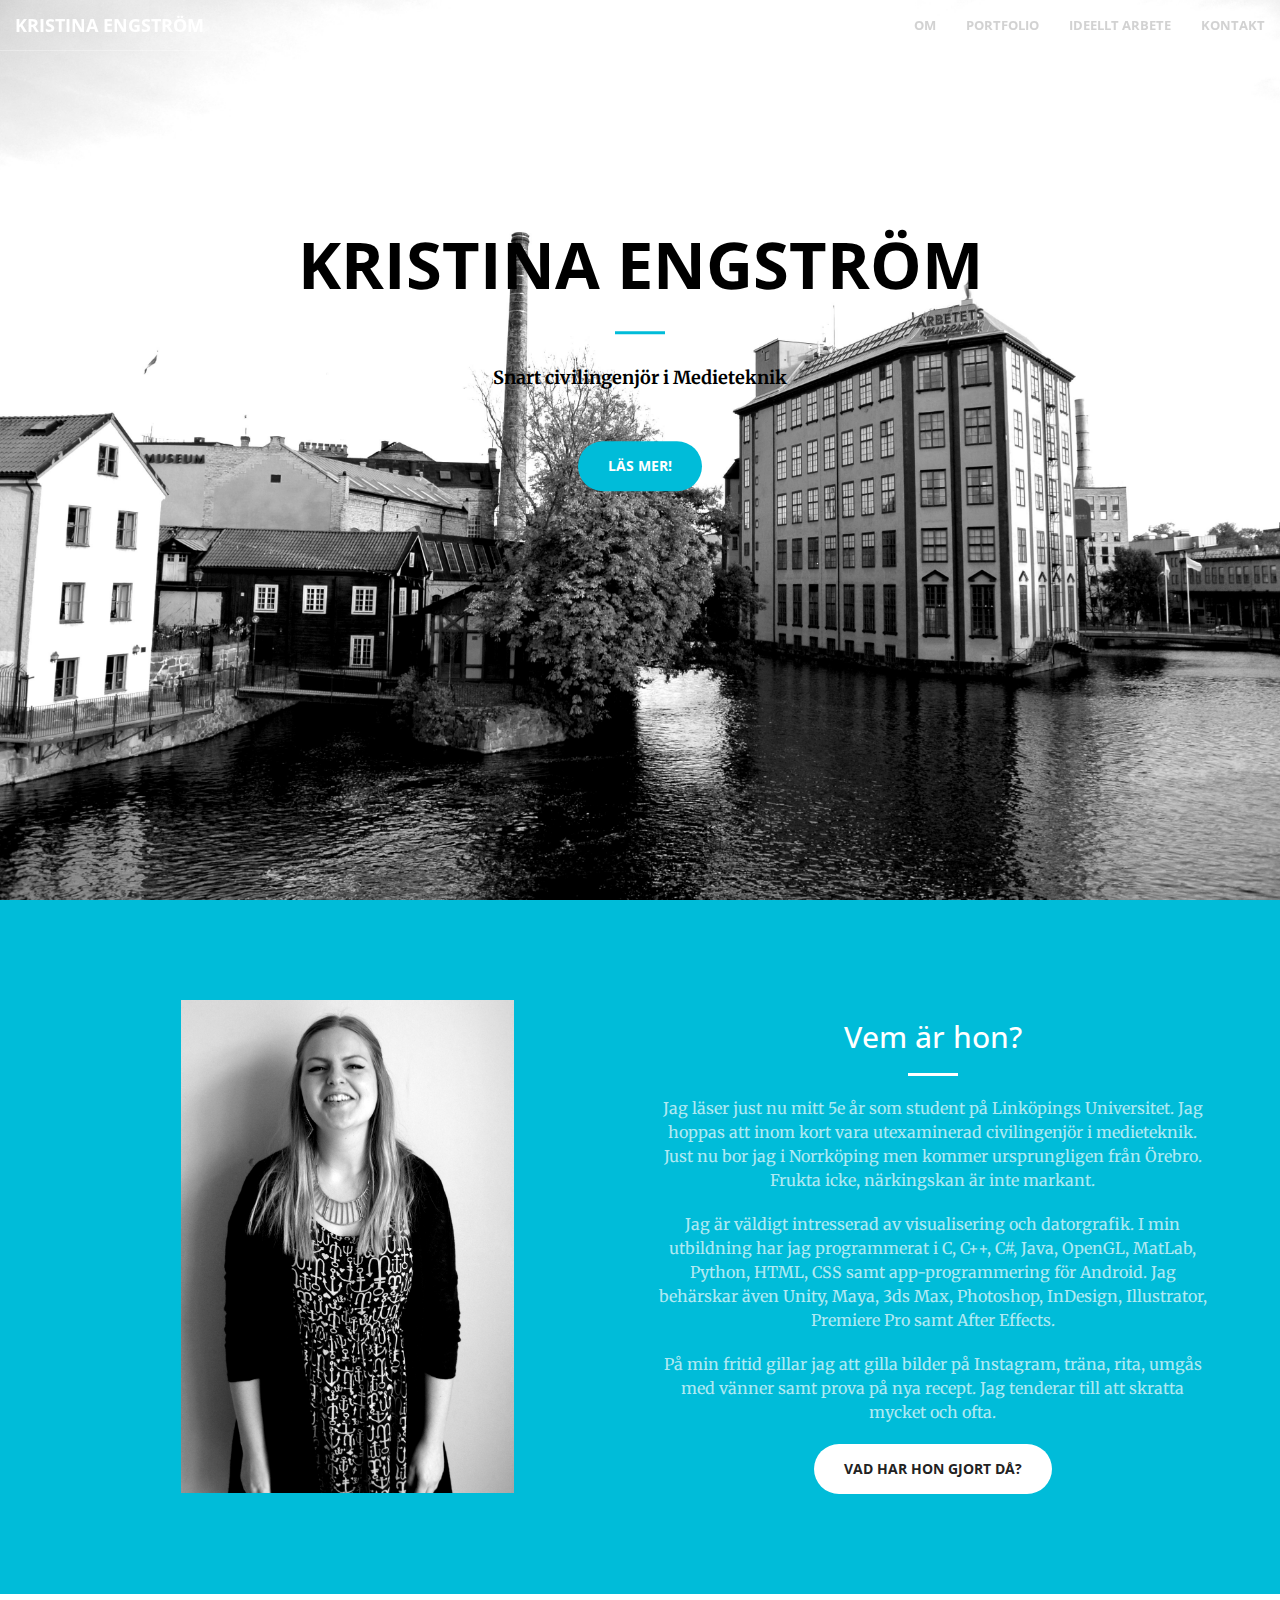
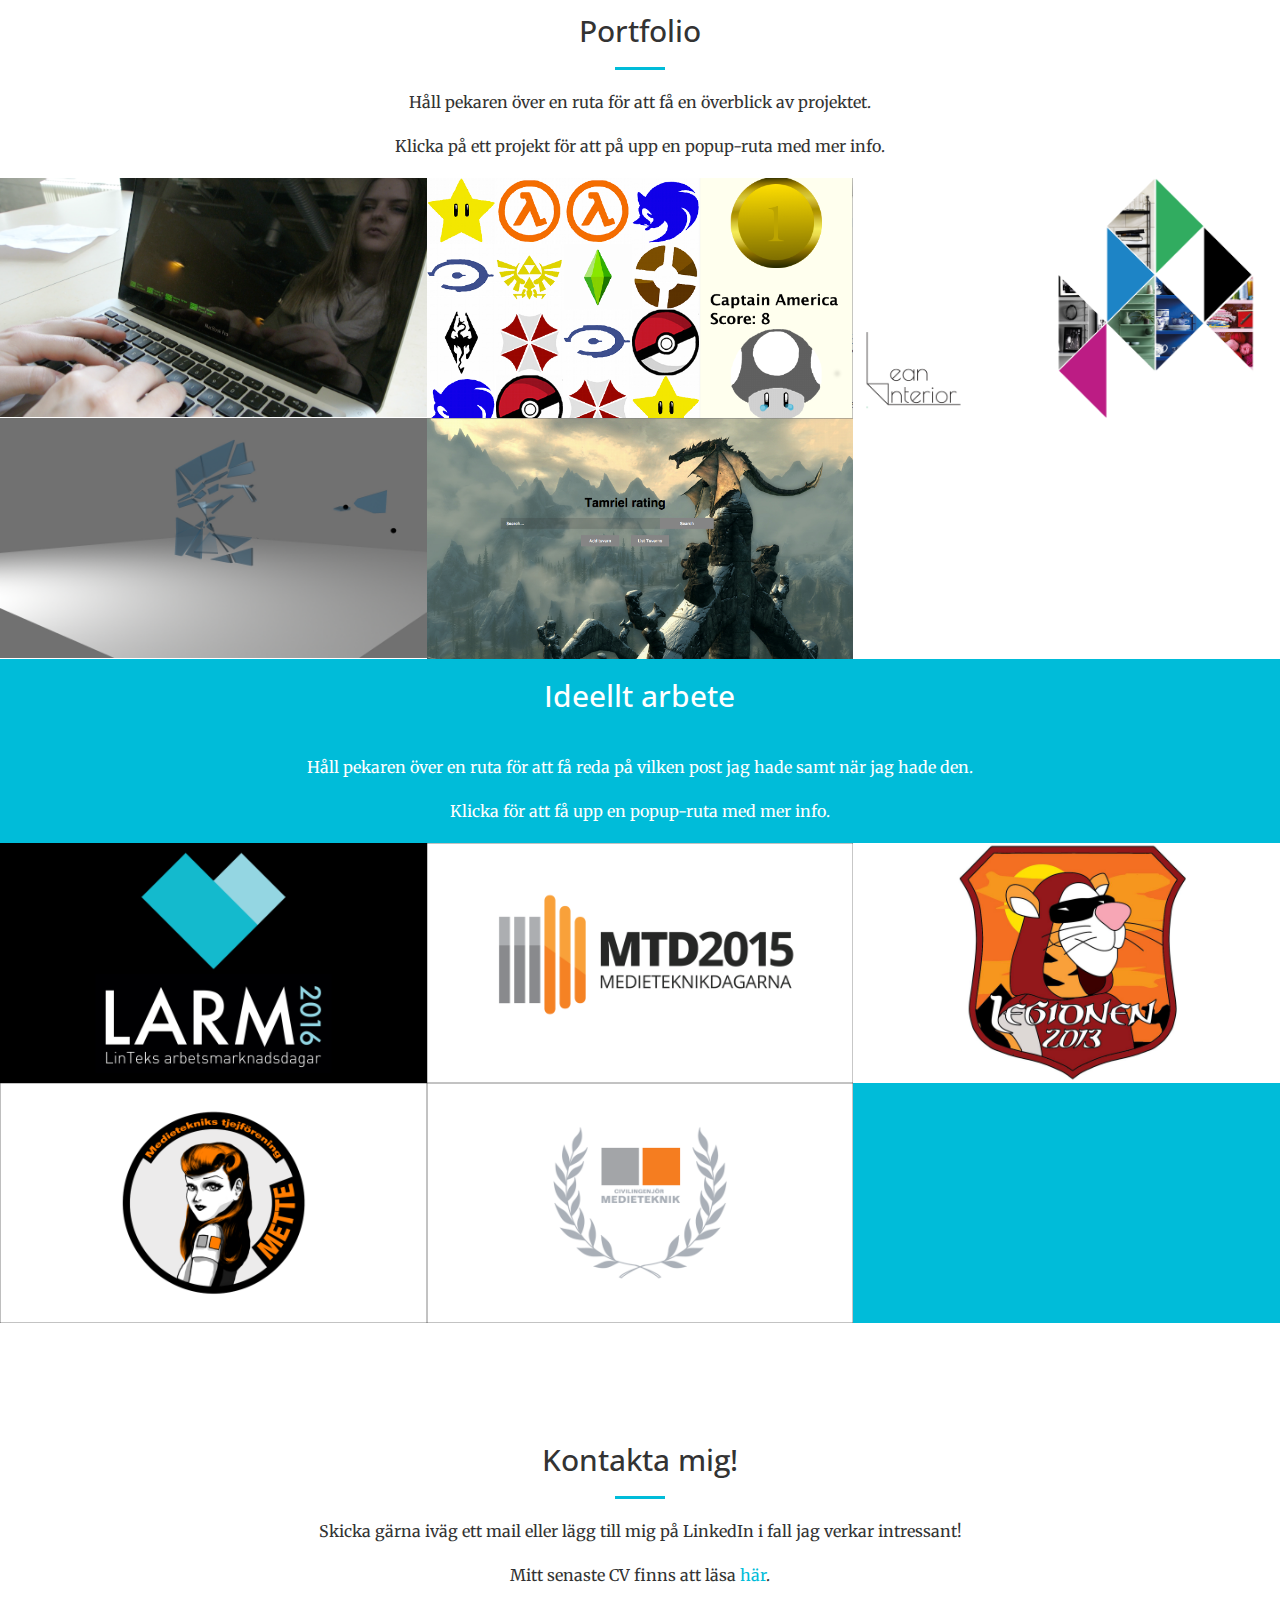
==== commit 796f806d: "fixfix" ====
--- a/index.html
+++ b/index.html
@@ -405,7 +405,7 @@
   </div>
 </div>
 
-<-- SFX -->
+<!-- SFX -->
 <div class="modal fade" id="sfx" tabindex="-1" role="dialog" aria-labelledby="myModalLabel">
   <div class="modal-dialog" >
     <div class="modal-content">
@@ -427,7 +427,7 @@
   </div>
 </div>
 
-<-- Dokumentstrukturer -->
+<!-- Dokumentstrukturer -->
 <div class="modal fade" id="tamriel" tabindex="-1" role="dialog" aria-labelledby="myModalLabel">
   <div class="modal-dialog" >
     <div class="modal-content">
@@ -439,6 +439,7 @@
                     <div class="row">
                         <h2 class="section-heading">Tamriel rating</h2>
                         <p>Ett projekt i kursen Dokumentstrukturer.<p>
+                        <p>Mer info kommer. Sidan finns att leka med <a href="http://www.student.itn.liu.se/~krien026/tnm065/project/start.php?" target="_blank">här</a>.</p>
                     </div>
                 </div>
             </div>
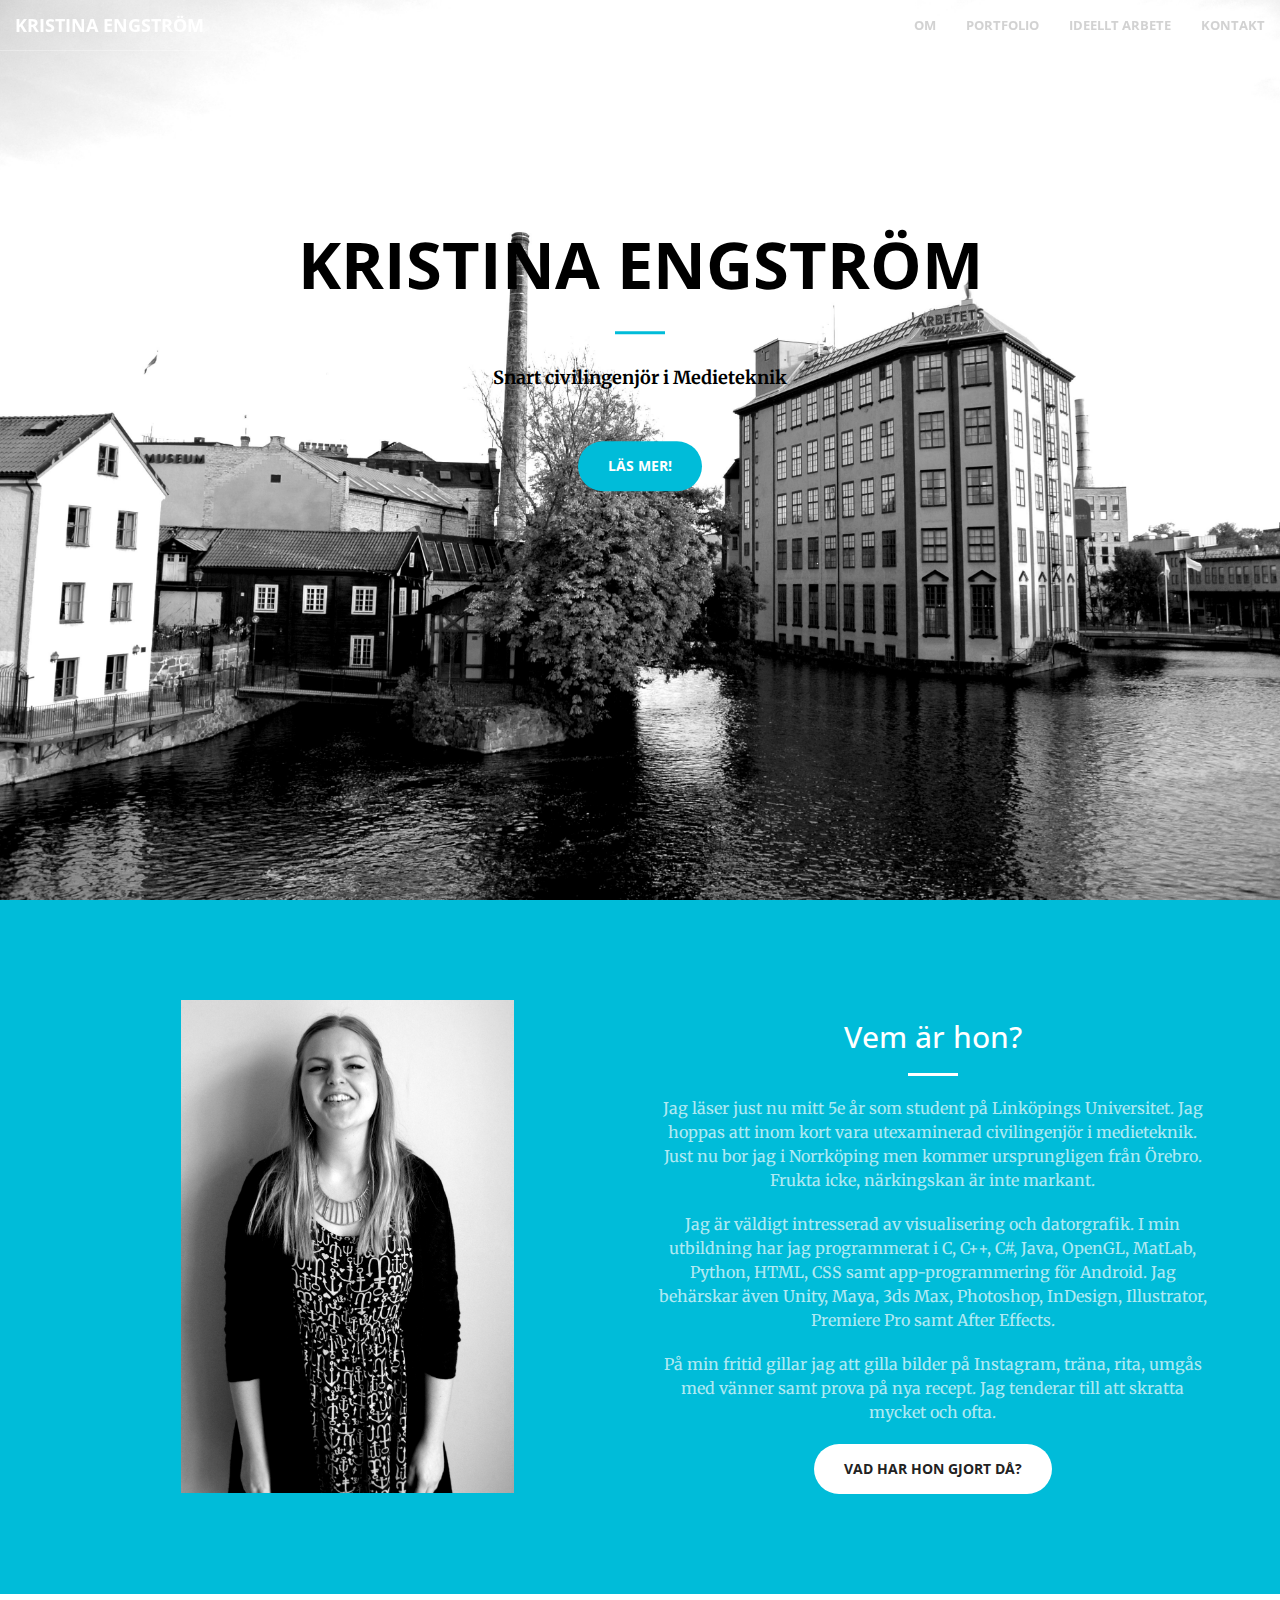
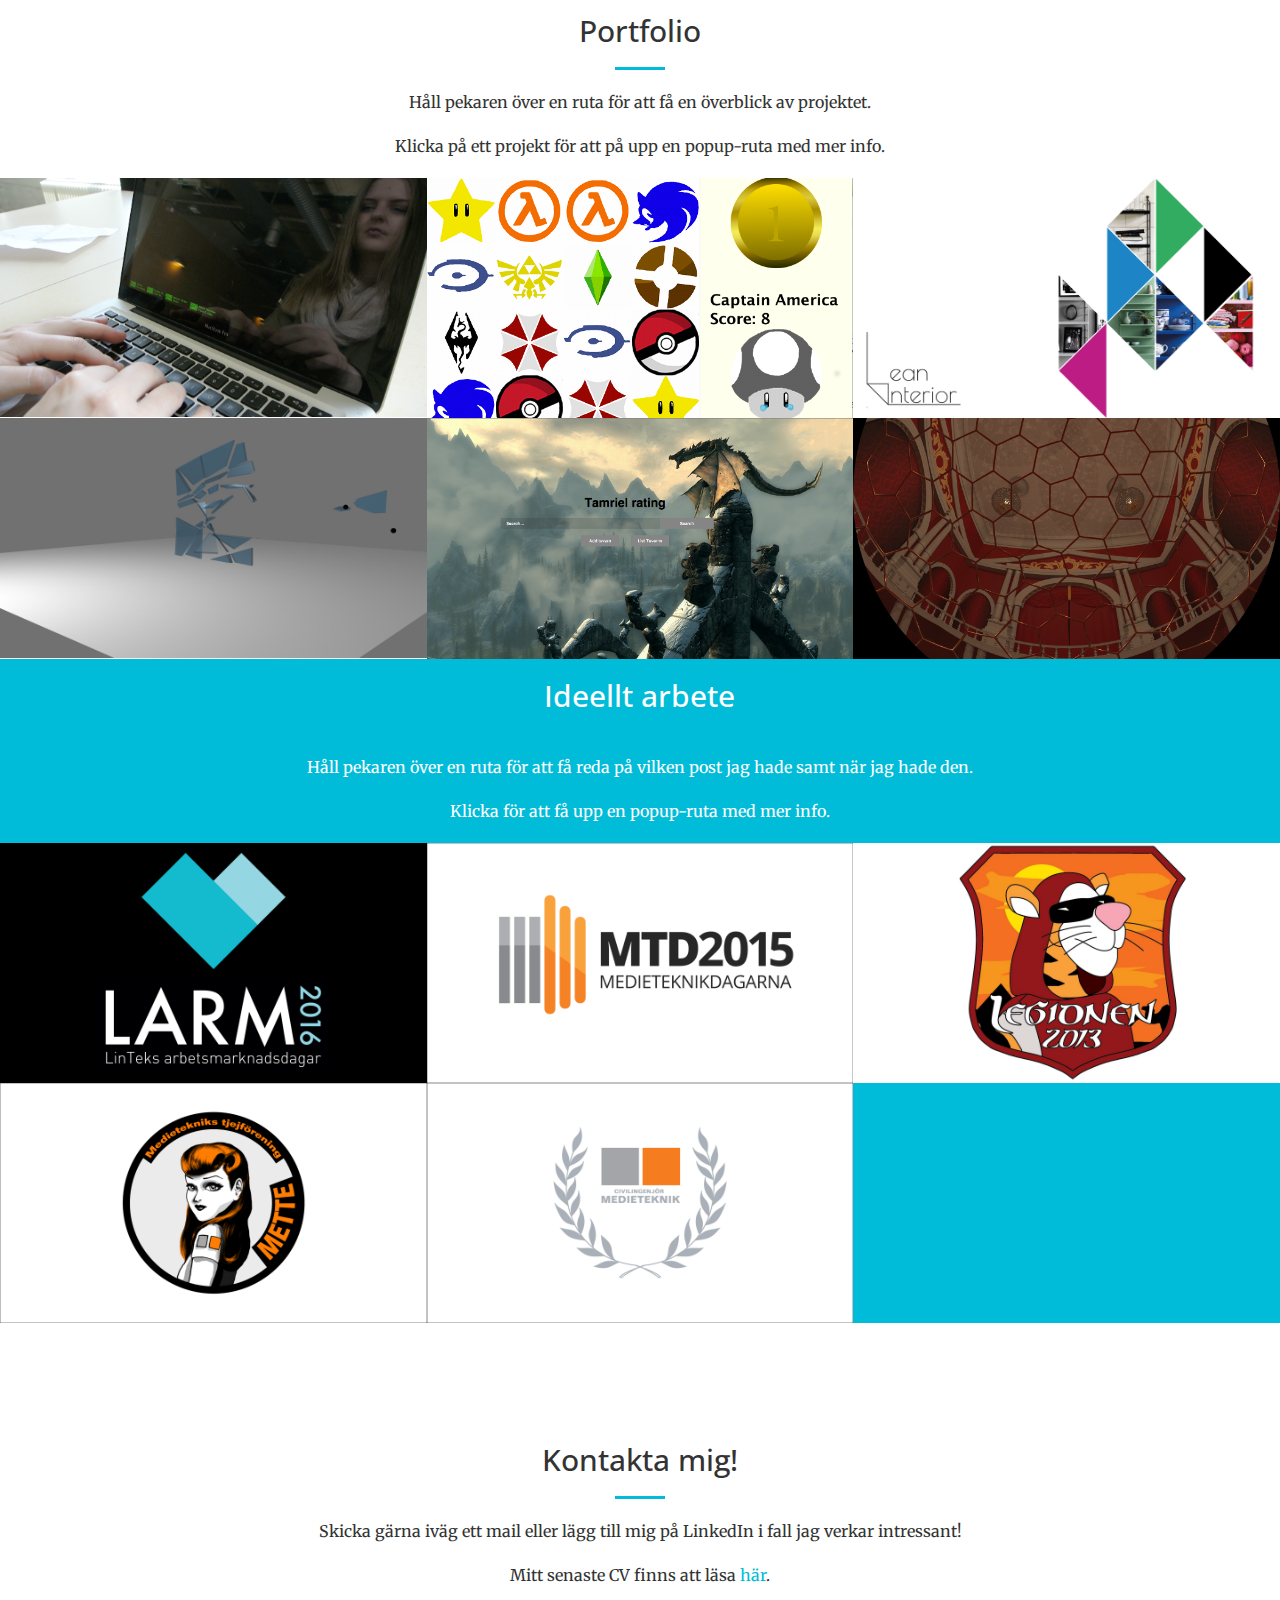
==== commit da097314: "Domeprojekt" ====
--- a/index.html
+++ b/index.html
@@ -31,6 +31,24 @@
         <script src="https://oss.maxcdn.com/libs/html5shiv/3.7.0/html5shiv.js"></script>
         <script src="https://oss.maxcdn.com/libs/respond.js/1.4.2/respond.min.js"></script>
     <![endif]-->
+
+    <link rel="apple-touch-icon" sizes="57x57" href="img/favicon/apple-icon-57x57.png">
+    <link rel="apple-touch-icon" sizes="60x60" href="img/favicon/apple-icon-60x60.png">
+    <link rel="apple-touch-icon" sizes="72x72" href="img/favicon/apple-icon-72x72.png">
+    <link rel="apple-touch-icon" sizes="76x76" href="img/favicon/apple-icon-76x76.png">
+    <link rel="apple-touch-icon" sizes="114x114" href="img/favicon/apple-icon-114x114.png">
+    <link rel="apple-touch-icon" sizes="120x120" href="img/favicon/apple-icon-120x120.png">
+    <link rel="apple-touch-icon" sizes="144x144" href="img/favicon/apple-icon-144x144.png">
+    <link rel="apple-touch-icon" sizes="152x152" href="img/favicon/apple-icon-152x152.png">
+    <link rel="apple-touch-icon" sizes="180x180" href="img/favicon/apple-icon-180x180.png">
+    <link rel="icon" type="image/png" sizes="192x192"  href="img/favicon/android-icon-192x192.png">
+    <link rel="icon" type="image/png" sizes="32x32" href="img/favicon/favicon-32x32.png">
+    <link rel="icon" type="image/png" sizes="96x96" href="img/favicon/favicon-96x96.png">
+    <link rel="icon" type="image/png" sizes="16x16" href="img/favicon/favicon-16x16.png">
+    <link rel="manifest" href="img/favicon/manifest.json">
+    <meta name="msapplication-TileColor" content="#ffffff">
+    <meta name="msapplication-TileImage" content="img/favicon/ms-icon-144x144.png">
+    <meta name="theme-color" content="#ffffff">
 
 </head>
 
@@ -77,6 +95,9 @@
                 <h1>Kristina Engström</h1>
                 <hr>
                 <p>Snart civilingenjör i Medieteknik</p>
+                <!--<a href="#about" class="btn btn-circle btn-xl page-scroll">
+                    <i class="fa fa-angle-double-down animated"></i>
+                </a>-->
                 <a href="#about" class="btn btn-primary btn-xl page-scroll">Läs mer!</a>
             </div>
         </div>
@@ -192,8 +213,25 @@
                                     Dokumentstrukturer
                                 </div>
                                 <div class="project-name">
-                                    <p>En ratingsida där man kan betygsätta olika värdshus i det fiktiva landet Tamriel från spelserien Elder Scrolls.</p>
+                                    <p>En ratingsida där man kan recensera olika värdshus i det fiktiva landet Tamriel från spelserien Elder Scrolls.</p>
                                     <p>SQL / XML / DTD / XSLT / CSS / HTML / PHP</p>
+                                </div>
+                            </div>
+                        </div>
+                    </a>
+                </div>
+                <!-- domekursen -->
+                <div class="col-lg-4 col-sm-6">
+                    <a href="#" class="portfolio-box" data-toggle="modal" data-target="#domehistory">
+                        <img src="img/proj/dome/dome.jpg" class="img-responsive" alt="">
+                        <div class="portfolio-box-caption">
+                            <div class="portfolio-box-caption-content">
+                                <div class="project-category text-faded">
+                                    Medieproduktion för immersiva miljöer
+                                </div>
+                                <div class="project-name">
+                                    <p>En film producerad för domteatern i Visualiseringcenter C i Norrköping.</p>
+                                    <p>3ds Max / Premiere Pro </p>
                                 </div>
                             </div>
                         </div>
@@ -344,7 +382,7 @@
                 <div class="col-lg-12 text-center">
                     <div class="row">
                         <h2 class="section-heading">Teknisk projektledning för audiovisuell medieproduktion</h2>
-                         <iframe width="853" height="480" src="https://www.youtube.com/embed/2m5gddnJG7w?rel=0" frameborder="0" allowfullscreen></iframe>
+                         <iframe width="90%" height="480" src="https://www.youtube.com/embed/2m5gddnJG7w?rel=0" frameborder="0" allowfullscreen></iframe>
                     </div>
                 </div>
             </div>
@@ -365,7 +403,7 @@
                     <div class="row">
 
                         <h2 class="section-heading">Kommunikation och användargränssnitt</h2>
-                         <iframe width="853" height="480" src="https://www.youtube.com/embed/lOE1HPx5w9Y?rel=0" frameborder="0" allowfullscreen></iframe>
+                         <iframe width="90%" height="480" src="https://www.youtube.com/embed/lOE1HPx5w9Y?rel=0" frameborder="0" allowfullscreen></iframe>
                          <p>Källkoden finns på <a href="https://github.com/Grodaaa/TNM040-memorygame" target="_blank">GitHub</a></p>
                     </div>
                 </div>
@@ -416,7 +454,7 @@
                 <div class="col-lg-12 text-center">
                     <div class="row">
                         <h2 class="section-heading">Procedural Fracturing</h2>
-                        <iframe width="853" height="480" src="https://www.youtube.com/embed/f3xyh-piHyI?rel=0" frameborder="0" allowfullscreen></iframe>
+                        <iframe width="90%" height="480" src="https://www.youtube.com/embed/f3xyh-piHyI?rel=0" frameborder="0" allowfullscreen></iframe>
                         <p>Skriptet tar in en mesh som sedan delas upp i submeshes. Uppdelningen sker procedurellt.<p>
                         <p>För mer information om projektet finns rapporten att läsa <a href="reports/TNCG13_project_report.pdf" target="_blank">här</a>.</p>
                     </div>
@@ -439,16 +477,37 @@
                     <div class="row">
                         <h2 class="section-heading">Tamriel rating</h2>
                         <p>Ett projekt i kursen Dokumentstrukturer.<p>
-                        <p>Mer info kommer. Sidan finns att leka med <a href="http://www.student.itn.liu.se/~krien026/tnm065/project/start.php?" target="_blank">här</a>.</p>
-                    </div>
-                </div>
-            </div>
-      </div>
-    </div>
-  </div>
-</div>
-
-
+                        <p>Sidan finns att leka med <a href="http://www.student.itn.liu.se/~krien026/tnm065/project/start.php?" target="_blank">här</a> och rapporten finns att läsa <a href="reports/tnm065_projektrapport_krien026_johel964.pdf" target="_blank">här</a>.</p>
+                    </div>
+                </div>
+            </div>
+      </div>
+    </div>
+  </div>
+</div>
+
+<!-- Domenshistoria -->
+<div class="modal fade" id="domehistory" tabindex="-1" role="dialog" aria-labelledby="myModalLabel">
+  <div class="modal-dialog" >
+    <div class="modal-content">
+      <div class="modal-body">
+         <button type="button" class="close" data-dismiss="modal" aria-label="Close"><span aria-hidden="true">
+            &times;</span></button>
+         <div class="row">
+                <div class="col-lg-12 text-center">
+                    <div class="row">
+                        <h2 class="section-heading">Domens historia</h2>
+                        <iframe width="90%" height="480" src="https://www.youtube.com/embed/udB8OoN0vl8?rel=0" frameborder="0" allowfullscreen></iframe>
+                        <p>Filmen ska ge tittaren en humoristisk version av hur domen skulle kunna ha sett ut i början av 1500-talet.
+                            Scenen kombinerar 3D-modeller gjorda i 3ds Max med filmat material framför green screen.</p>
+                        <p>Rapporten finns att läsa <a href="reports/TNM091_Offlinegruppen_Domen_i_tiden.pdf" target="_blank">här</a>.</p>
+                    </div>
+                </div>
+            </div>
+      </div>
+    </div>
+  </div>
+</div>
 
 
 <!-- LARM -->
--- a/css/creative.css
+++ b/css/creative.css
@@ -446,6 +446,19 @@
     background-color: #fff;
 }
 
+.btn-circle {
+  width: 30px;
+  height: 30px;
+  text-align: center;
+  padding: 6px 0;
+  font-size: 12px;
+  line-height: 1.428571429;
+  border-radius: 15px;
+      -webkit-transition: all .35s;
+    -moz-transition: all .35s;
+    transition: all .35s;
+}
+
 .btn {
     border: 0;
     border-radius: 300px;
